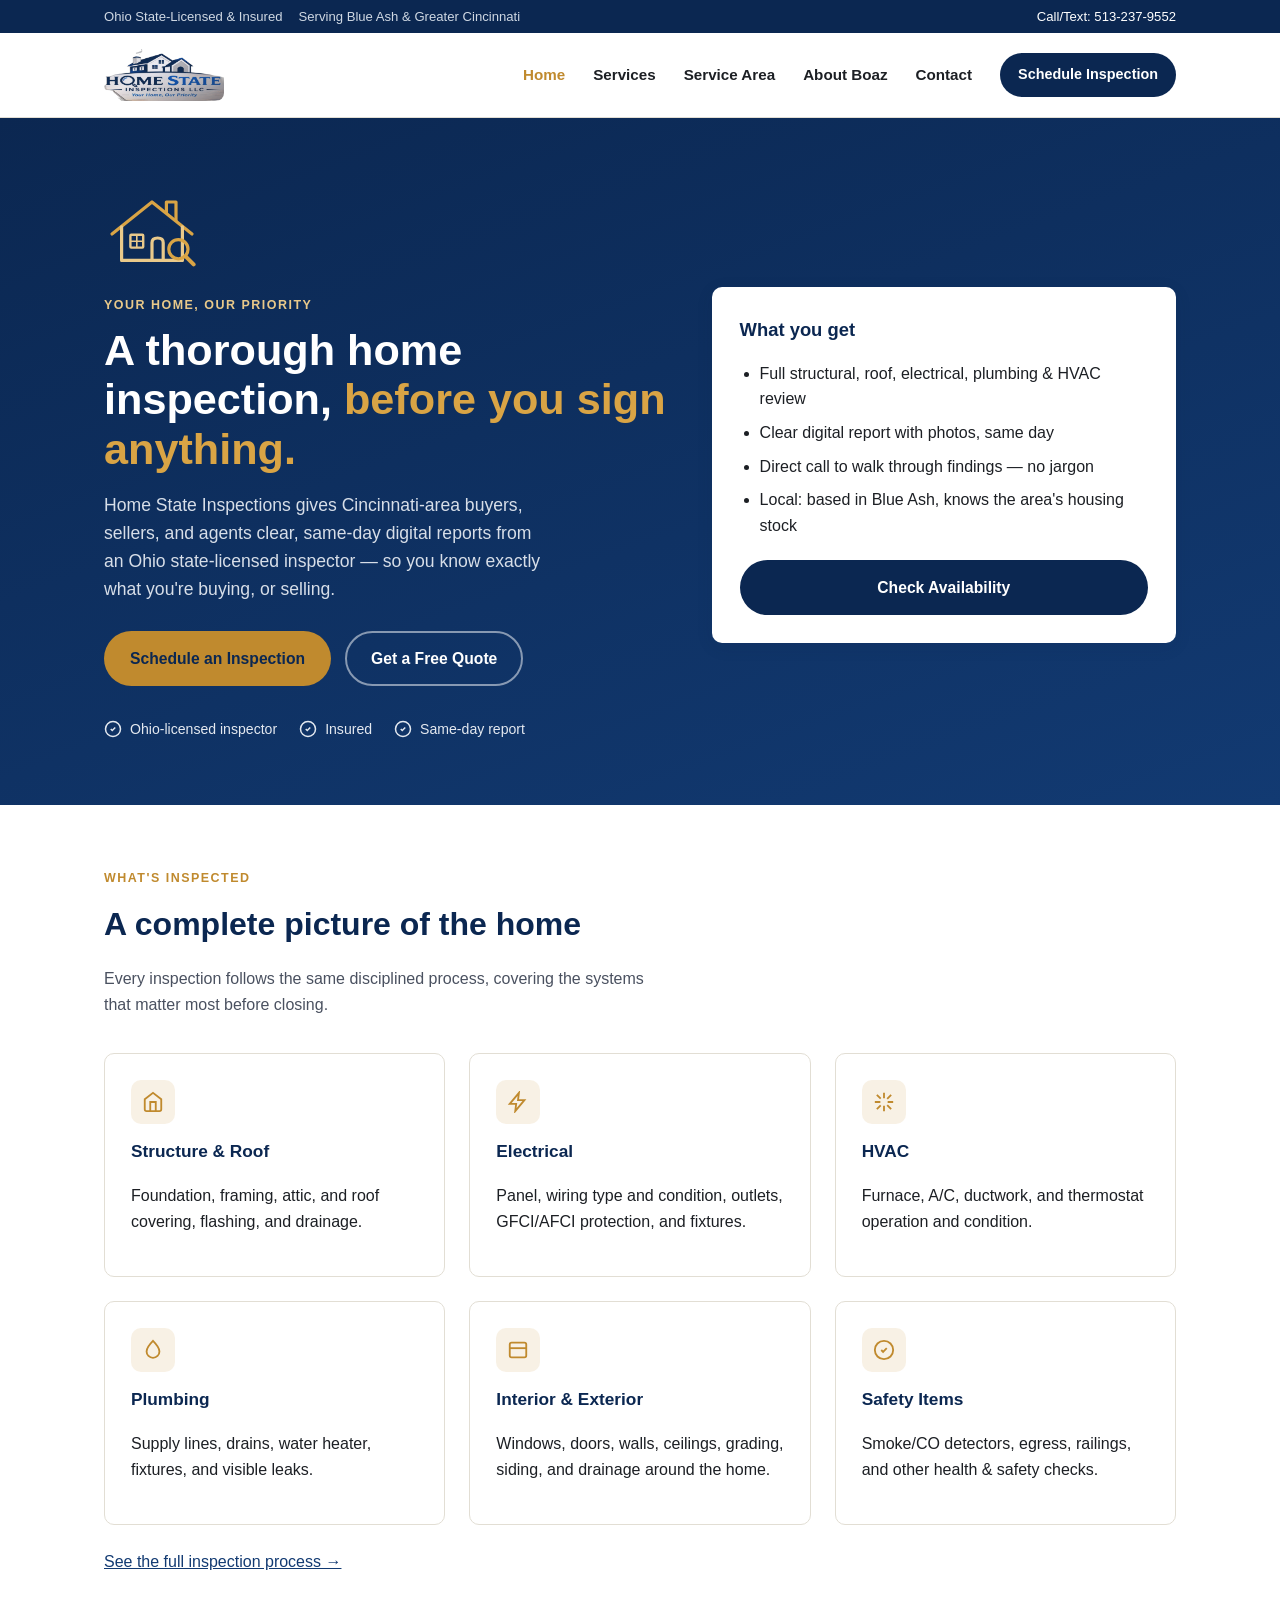
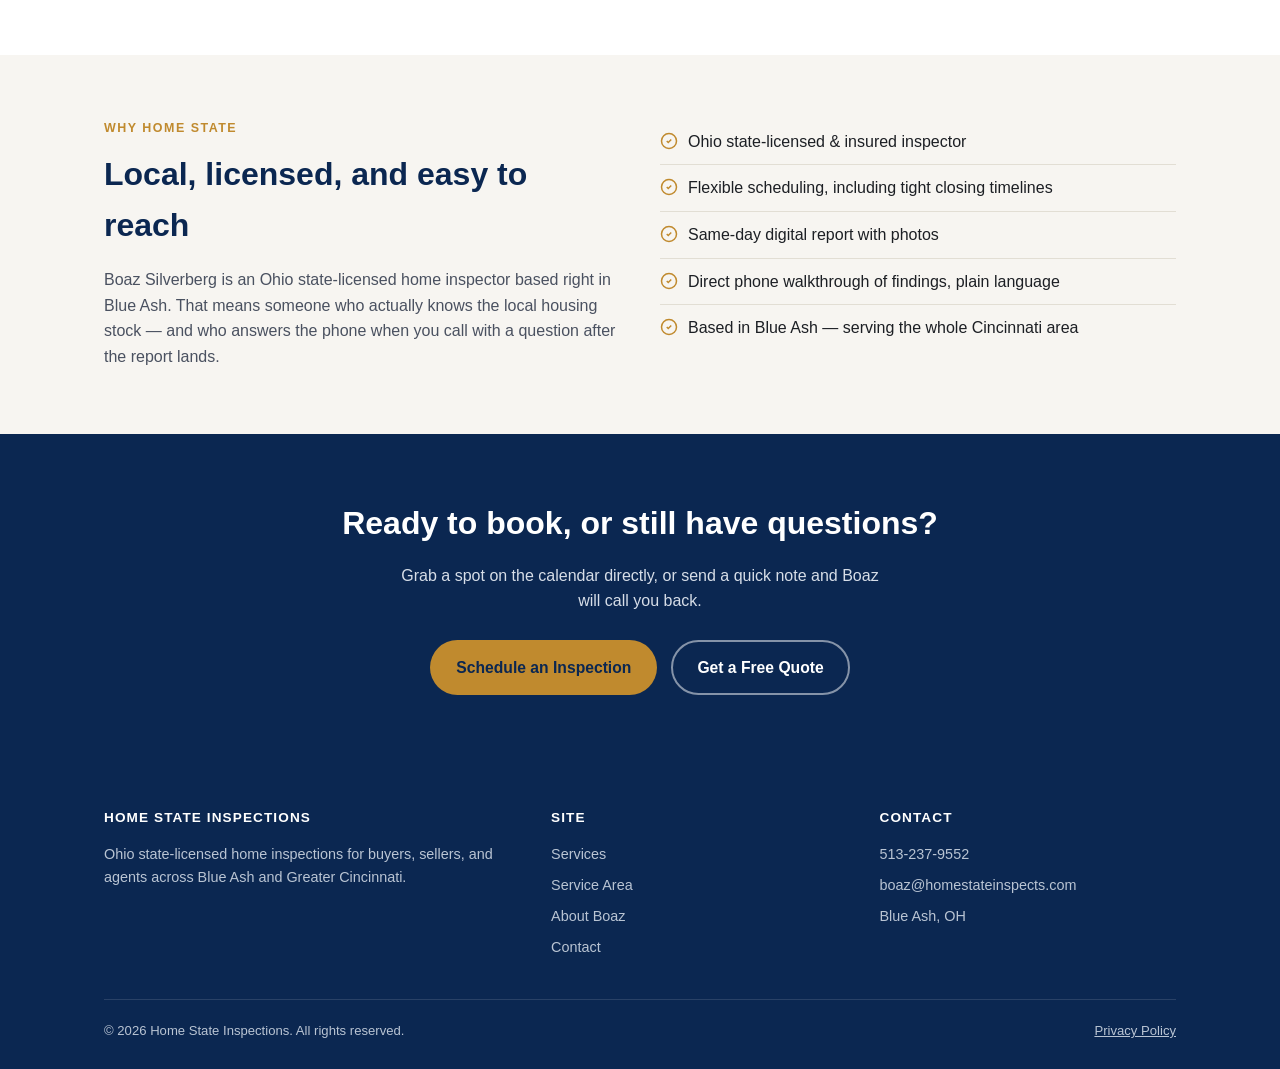
==== index.html @ 4efac41d "Initial site build: Home State Inspections Replaces the near-empty homestateinspects.com placeholder" ====
<!DOCTYPE html>
<html lang="en">
<head>
<meta charset="UTF-8">
<meta name="viewport" content="width=device-width, initial-scale=1.0">
<title>Home State Inspections | Licensed Home Inspector in Blue Ash & Cincinnati, OH</title>
<meta name="description" content="Home State Inspections provides thorough, Ohio state-licensed home inspections for buyers, sellers, and agents in Blue Ash and the Greater Cincinnati area. Same-week scheduling, same-day digital reports.">
<link rel="canonical" href="https://homestateinspects.com/">
<meta property="og:type" content="website">
<meta property="og:title" content="Home State Inspections | Licensed Home Inspector in Blue Ash & Cincinnati, OH">
<meta property="og:description" content="Ohio state-licensed home inspections for buyers, sellers, and agents in Blue Ash and the Greater Cincinnati area.">
<meta property="og:url" content="https://homestateinspects.com/">
<meta property="og:image" content="https://homestateinspects.com/og-image.jpg">
<link rel="stylesheet" href="style.css?v=1">
<script type="application/ld+json">
{
  "@context": "https://schema.org",
  "@type": "HomeAndConstructionBusiness",
  "name": "Home State Inspections",
  "url": "https://homestateinspects.com/",
  "telephone": "+15132379552",
  "email": "boaz@homestateinspects.com",
  "areaServed": {
    "@type": "City",
    "name": "Blue Ash"
  },
  "address": {
    "@type": "PostalAddress",
    "addressLocality": "Blue Ash",
    "addressRegion": "OH",
    "addressCountry": "US"
  },
  "priceRange": "$$"
}
</script>
</head>
<body>
<a class="skip-link" href="#main">Skip to content</a>

<div class="top-bar">
  <div class="container">
    <div class="trust-strip">
      <span>Ohio State-Licensed &amp; Insured</span>
      <span>Serving Blue Ash &amp; Greater Cincinnati</span>
    </div>
    <a href="tel:+15132379552">Call/Text: 513-237-9552</a>
  </div>
</div>

<header class="site-header">
  <div class="header-inner">
    <a href="index.html" class="logo">
      <img src="logo-transparent.png" alt="Home State Inspections LLC" width="822" height="357">
    </a>
    <button class="nav-toggle" aria-expanded="false" aria-controls="main-nav" aria-label="Toggle menu">
      <span></span>
    </button>
    <nav class="main-nav" id="main-nav">
      <a href="index.html" aria-current="page">Home</a>
      <a href="services.html">Services</a>
      <a href="service-area.html">Service Area</a>
      <a href="about.html">About Boaz</a>
      <a href="contact.html">Contact</a>
      <a href="https://goisn.net/isn-homestate/online-scheduler/9c5191d9-7c6e-11f1-bdcb-0a63506e1b9d" class="nav-cta">Schedule Inspection</a>
    </nav>
  </div>
</header>

<main id="main">

  <section class="hero">
    <div class="container">
      <div>
        <svg class="hero-icon" width="96" height="80" viewBox="0 0 120 100" fill="none" xmlns="http://www.w3.org/2000/svg" aria-hidden="true">
          <path d="M10 55L60 15L110 55" stroke="#d9a445" stroke-width="4" stroke-linecap="round" stroke-linejoin="round"/>
          <path d="M22 46V88H98V46" stroke="#e9c98a" stroke-width="4" stroke-linecap="round" stroke-linejoin="round"/>
          <path d="M78 28V15H90V38" stroke="#d9a445" stroke-width="4" stroke-linecap="round" stroke-linejoin="round"/>
          <rect x="33" y="56" width="16" height="16" rx="1" stroke="#e9c98a" stroke-width="3"/>
          <path d="M33 64H49M41 56V72" stroke="#e9c98a" stroke-width="2"/>
          <path d="M60 88V66C60 62 63 60 67 60C71 60 74 62 74 66V88" stroke="#e9c98a" stroke-width="4" stroke-linecap="round" stroke-linejoin="round"/>
          <circle cx="93" cy="74" r="12" stroke="#d9a445" stroke-width="4"/>
          <path d="M102 83L112 93" stroke="#d9a445" stroke-width="5" stroke-linecap="round"/>
        </svg>
        <p class="eyebrow" style="color:#e9c98a">Your Home, Our Priority</p>
        <h1>A thorough home inspection, <em>before you sign anything.</em></h1>
        <p class="lede">Home State Inspections gives Cincinnati-area buyers, sellers, and agents clear, same-day digital reports from an Ohio state-licensed inspector &mdash; so you know exactly what you're buying, or selling.</p>
        <div class="hero-actions">
          <a class="btn btn-primary" href="https://goisn.net/isn-homestate/online-scheduler/9c5191d9-7c6e-11f1-bdcb-0a63506e1b9d">Schedule an Inspection</a>
          <a class="btn btn-outline" href="contact.html#quote">Get a Free Quote</a>
        </div>
        <div class="badge-row">
          <span class="badge"><svg width="18" height="18" viewBox="0 0 24 24" fill="none" stroke="currentColor" stroke-width="2"><path d="M9 12l2 2 4-4"/><circle cx="12" cy="12" r="10"/></svg> Ohio-licensed inspector</span>
          <span class="badge"><svg width="18" height="18" viewBox="0 0 24 24" fill="none" stroke="currentColor" stroke-width="2"><path d="M9 12l2 2 4-4"/><circle cx="12" cy="12" r="10"/></svg> Insured</span>
          <span class="badge"><svg width="18" height="18" viewBox="0 0 24 24" fill="none" stroke="currentColor" stroke-width="2"><path d="M9 12l2 2 4-4"/><circle cx="12" cy="12" r="10"/></svg> Same-day report</span>
        </div>
      </div>
      <div class="hero-card">
        <h2>What you get</h2>
        <ul>
          <li>Full structural, roof, electrical, plumbing &amp; HVAC review</li>
          <li>Clear digital report with photos, same day</li>
          <li>Direct call to walk through findings &mdash; no jargon</li>
          <li>Local: based in Blue Ash, knows the area's housing stock</li>
        </ul>
        <a class="btn btn-navy" href="https://goisn.net/isn-homestate/online-scheduler/9c5191d9-7c6e-11f1-bdcb-0a63506e1b9d" style="width:100%; justify-content:center; margin-top:6px;">Check Availability</a>
      </div>
    </div>
  </section>

  <section>
    <div class="container">
      <p class="eyebrow">What's Inspected</p>
      <h2 class="section-title">A complete picture of the home</h2>
      <p class="section-intro">Every inspection follows the same disciplined process, covering the systems that matter most before closing.</p>
      <div class="grid grid-3">
        <div class="card">
          <div class="card-icon"><svg width="22" height="22" viewBox="0 0 24 24" fill="none" stroke="#c08a2e" stroke-width="2"><path d="M3 9l9-7 9 7v11a2 2 0 01-2 2H5a2 2 0 01-2-2z"/><path d="M9 22V12h6v10"/></svg></div>
          <h3>Structure &amp; Roof</h3>
          <p>Foundation, framing, attic, and roof covering, flashing, and drainage.</p>
        </div>
        <div class="card">
          <div class="card-icon"><svg width="22" height="22" viewBox="0 0 24 24" fill="none" stroke="#c08a2e" stroke-width="2"><path d="M13 2L3 14h7l-1 8 10-12h-7l1-8z"/></svg></div>
          <h3>Electrical</h3>
          <p>Panel, wiring type and condition, outlets, GFCI/AFCI protection, and fixtures.</p>
        </div>
        <div class="card">
          <div class="card-icon"><svg width="22" height="22" viewBox="0 0 24 24" fill="none" stroke="#c08a2e" stroke-width="2"><path d="M12 2v6M12 22v-6M4.2 4.2l4.2 4.2M15.5 15.5l4.3 4.3M2 12h6M16 12h6M4.2 19.8l4.2-4.2M15.5 8.5l4.3-4.3"/></svg></div>
          <h3>HVAC</h3>
          <p>Furnace, A/C, ductwork, and thermostat operation and condition.</p>
        </div>
        <div class="card">
          <div class="card-icon"><svg width="22" height="22" viewBox="0 0 24 24" fill="none" stroke="#c08a2e" stroke-width="2"><path d="M12 2C8 6 5 9.5 5 13.5A7 7 0 0019 13.5C19 9.5 16 6 12 2z"/></svg></div>
          <h3>Plumbing</h3>
          <p>Supply lines, drains, water heater, fixtures, and visible leaks.</p>
        </div>
        <div class="card">
          <div class="card-icon"><svg width="22" height="22" viewBox="0 0 24 24" fill="none" stroke="#c08a2e" stroke-width="2"><rect x="3" y="4" width="18" height="16" rx="2"/><path d="M3 10h18"/></svg></div>
          <h3>Interior &amp; Exterior</h3>
          <p>Windows, doors, walls, ceilings, grading, siding, and drainage around the home.</p>
        </div>
        <div class="card">
          <div class="card-icon"><svg width="22" height="22" viewBox="0 0 24 24" fill="none" stroke="#c08a2e" stroke-width="2"><path d="M9 12l2 2 4-4"/><circle cx="12" cy="12" r="10"/></svg></div>
          <h3>Safety Items</h3>
          <p>Smoke/CO detectors, egress, railings, and other health &amp; safety checks.</p>
        </div>
      </div>
      <p style="margin-top:24px;"><a href="services.html">See the full inspection process &rarr;</a></p>
    </div>
  </section>

  <section class="section-alt">
    <div class="container two-col">
      <div>
        <p class="eyebrow">Why Home State</p>
        <h2 class="section-title">Local, licensed, and easy to reach</h2>
        <p class="section-intro" style="margin-bottom:0;">Boaz Silverberg is an Ohio state-licensed home inspector based right in Blue Ash. That means someone who actually knows the local housing stock &mdash; and who answers the phone when you call with a question after the report lands.</p>
      </div>
      <ul class="checklist">
        <li><svg width="18" height="18" viewBox="0 0 24 24" fill="none" stroke="currentColor" stroke-width="2"><path d="M9 12l2 2 4-4"/><circle cx="12" cy="12" r="10"/></svg> Ohio state-licensed &amp; insured inspector</li>
        <li><svg width="18" height="18" viewBox="0 0 24 24" fill="none" stroke="currentColor" stroke-width="2"><path d="M9 12l2 2 4-4"/><circle cx="12" cy="12" r="10"/></svg> Flexible scheduling, including tight closing timelines</li>
        <li><svg width="18" height="18" viewBox="0 0 24 24" fill="none" stroke="currentColor" stroke-width="2"><path d="M9 12l2 2 4-4"/><circle cx="12" cy="12" r="10"/></svg> Same-day digital report with photos</li>
        <li><svg width="18" height="18" viewBox="0 0 24 24" fill="none" stroke="currentColor" stroke-width="2"><path d="M9 12l2 2 4-4"/><circle cx="12" cy="12" r="10"/></svg> Direct phone walkthrough of findings, plain language</li>
        <li><svg width="18" height="18" viewBox="0 0 24 24" fill="none" stroke="currentColor" stroke-width="2"><path d="M9 12l2 2 4-4"/><circle cx="12" cy="12" r="10"/></svg> Based in Blue Ash &mdash; serving the whole Cincinnati area</li>
      </ul>
    </div>
  </section>

  <section class="cta-band">
    <div class="container">
      <h2 class="section-title">Ready to book, or still have questions?</h2>
      <p>Grab a spot on the calendar directly, or send a quick note and Boaz will call you back.</p>
      <div class="hero-actions" style="justify-content:center;">
        <a class="btn btn-primary" href="https://goisn.net/isn-homestate/online-scheduler/9c5191d9-7c6e-11f1-bdcb-0a63506e1b9d">Schedule an Inspection</a>
        <a class="btn btn-outline" href="contact.html#quote">Get a Free Quote</a>
      </div>
    </div>
  </section>

</main>

<footer class="site-footer">
  <div class="container">
    <div class="footer-grid">
      <div>
        <h4>Home State Inspections</h4>
        <p>Ohio state-licensed home inspections for buyers, sellers, and agents across Blue Ash and Greater Cincinnati.</p>
      </div>
      <div>
        <h4>Site</h4>
        <ul>
          <li><a href="services.html">Services</a></li>
          <li><a href="service-area.html">Service Area</a></li>
          <li><a href="about.html">About Boaz</a></li>
          <li><a href="contact.html">Contact</a></li>
        </ul>
      </div>
      <div>
        <h4>Contact</h4>
        <ul>
          <li><a href="tel:+15132379552">513-237-9552</a></li>
          <li><a href="mailto:boaz@homestateinspects.com">boaz@homestateinspects.com</a></li>
          <li>Blue Ash, OH</li>
        </ul>
      </div>
    </div>
    <div class="footer-bottom">
      <span>&copy; <span id="year"></span> Home State Inspections. All rights reserved.</span>
      <a href="privacy-policy.html">Privacy Policy</a>
    </div>
  </div>
</footer>

<script src="script.js?v=1"></script>
</body>
</html>
---- style.css ----
/* Home State Inspections — shared stylesheet */

:root {
  --navy: #0b2751; /* matches the real logo's navy, sampled from logo.png */
  --navy-light: #123a72;
  --gold: #c08a2e; /* deliberately not the logo's blue — gold reads as a distinct UI accent (buttons, hovers) against the navy, where blue-on-navy had too little contrast */
  --gold-light: #d9a445;
  --paper: #f7f5f1;
  --white: #ffffff;
  --ink: #1c1f24;
  --ink-soft: #4a5160;
  --border: #e2ded4;
  --success-bg: #eef6ee;
  --radius: 10px;
  --shadow: 0 4px 18px rgba(20, 39, 63, 0.08);
  --max-width: 1120px;
}

* { box-sizing: border-box; }

html { scroll-behavior: smooth; }

body {
  margin: 0;
  font-family: -apple-system, BlinkMacSystemFont, "Segoe UI", Roboto, Helvetica, Arial, sans-serif;
  color: var(--ink);
  background: var(--white);
  line-height: 1.6;
}

img { max-width: 100%; display: block; }

a { color: var(--navy-light); }

.container {
  max-width: var(--max-width);
  margin: 0 auto;
  padding: 0 24px;
}

/* Skip link */
.skip-link {
  position: absolute;
  left: -9999px;
  top: 0;
  background: var(--gold);
  color: var(--navy);
  padding: 10px 16px;
  z-index: 1000;
  font-weight: 600;
  border-radius: 0 0 6px 0;
}
.skip-link:focus { left: 0; }

/* Header */
.site-header {
  position: sticky;
  top: 0;
  z-index: 500;
  background: var(--white);
  border-bottom: 1px solid var(--border);
}

.header-inner {
  display: flex;
  align-items: center;
  justify-content: space-between;
  padding: 16px 24px;
  max-width: var(--max-width);
  margin: 0 auto;
}

.logo {
  display: flex;
  align-items: center;
  text-decoration: none;
  line-height: 1.1;
}

.logo img {
  height: 52px;
  width: auto;
  border-radius: 8px;
}

/* Hero icon — decorative house/inspection line art, used instead of the real logo here since the logo's dark navy doesn't read against the hero's dark navy background */
.hero-icon { margin-bottom: 18px; }

.main-nav {
  display: flex;
  align-items: center;
  gap: 28px;
}

.main-nav a {
  text-decoration: none;
  color: var(--ink);
  font-weight: 600;
  font-size: 0.95rem;
  white-space: nowrap;
}

.main-nav a:hover,
.main-nav a[aria-current="page"] { color: var(--gold); }

.nav-cta {
  background: var(--navy);
  color: var(--white) !important;
  padding: 10px 18px;
  border-radius: 999px;
  font-size: 0.9rem !important;
}
.nav-cta:hover { background: var(--gold); color: var(--navy) !important; }

.nav-toggle {
  display: none;
  background: none;
  border: 1px solid var(--border);
  border-radius: 8px;
  padding: 8px 10px;
  cursor: pointer;
}
.nav-toggle span,
.nav-toggle span::before,
.nav-toggle span::after {
  display: block;
  width: 20px;
  height: 2px;
  background: var(--navy);
  position: relative;
  transition: 0.2s;
}
.nav-toggle span::before { content: ""; position: absolute; top: -6px; }
.nav-toggle span::after { content: ""; position: absolute; top: 6px; }

@media (max-width: 860px) {
  .main-nav {
    position: absolute;
    top: 100%;
    left: 0;
    right: 0;
    background: var(--white);
    border-bottom: 1px solid var(--border);
    flex-direction: column;
    align-items: stretch;
    gap: 0;
    display: none;
    box-shadow: var(--shadow);
  }
  .main-nav.open { display: flex; }
  .main-nav a { padding: 14px 24px; border-top: 1px solid var(--border); }
  .nav-cta { border-radius: 0; text-align: center; }
  .nav-toggle { display: block; }
}

/* Top bar */
.top-bar {
  background: var(--navy);
  color: #cfd8e3;
  font-size: 0.82rem;
}
.top-bar .container {
  display: flex;
  justify-content: space-between;
  align-items: center;
  padding: 6px 24px;
  gap: 12px;
  flex-wrap: wrap;
}
.top-bar a { color: #fff; text-decoration: none; }
.top-bar a:hover { color: var(--gold-light); }
.trust-strip {
  display: flex;
  gap: 16px;
  flex-wrap: wrap;
}

/* Hero */
.hero {
  background: linear-gradient(160deg, var(--navy) 0%, var(--navy-light) 100%);
  color: var(--white);
  padding: 72px 0 64px;
}
.hero .container {
  display: grid;
  grid-template-columns: 1.1fr 0.9fr;
  gap: 40px;
  align-items: center;
}
.hero h1 {
  font-size: clamp(1.9rem, 4vw, 2.7rem);
  line-height: 1.15;
  margin: 0 0 16px;
}
.hero h1 em {
  font-style: normal;
  color: var(--gold-light);
}
.hero p.lede {
  font-size: 1.1rem;
  color: #d7dee8;
  max-width: 46ch;
  margin: 0 0 28px;
}
.hero-actions { display: flex; gap: 14px; flex-wrap: wrap; }

.badge-row {
  display: flex;
  gap: 22px;
  margin-top: 32px;
  flex-wrap: wrap;
}
.badge-row .badge {
  display: flex;
  align-items: center;
  gap: 8px;
  font-size: 0.88rem;
  color: #e4e9f0;
}
.badge svg { flex-shrink: 0; }

.hero-card {
  background: var(--white);
  color: var(--ink);
  border-radius: var(--radius);
  padding: 28px;
  box-shadow: var(--shadow);
}
.hero-card h2 { margin-top: 0; font-size: 1.15rem; color: var(--navy); }
.hero-card ul { padding-left: 20px; margin: 16px 0; }
.hero-card li { margin-bottom: 8px; }

@media (max-width: 900px) {
  .hero .container { grid-template-columns: 1fr; }
}

/* Buttons */
.btn {
  display: inline-flex;
  align-items: center;
  gap: 8px;
  padding: 13px 24px;
  border-radius: 999px;
  font-weight: 700;
  text-decoration: none;
  font-size: 0.98rem;
  border: 2px solid transparent;
  cursor: pointer;
}
.btn-primary { background: var(--gold); color: var(--navy); }
.btn-primary:hover { background: var(--gold-light); }
.btn-outline { border-color: rgba(255,255,255,0.5); color: var(--white); }
.btn-outline:hover { border-color: var(--white); background: rgba(255,255,255,0.08); }
.btn-navy { background: var(--navy); color: var(--white); }
.btn-navy:hover { background: var(--navy-light); }

/* Sections */
section { padding: 64px 0; }
.section-alt { background: var(--paper); }
.eyebrow {
  text-transform: uppercase;
  letter-spacing: 0.12em;
  font-size: 0.78rem;
  font-weight: 700;
  color: var(--gold);
  margin: 0 0 10px;
}
h2.section-title {
  font-size: clamp(1.5rem, 3vw, 2rem);
  color: var(--navy);
  margin: 0 0 14px;
}
.section-intro { max-width: 62ch; color: var(--ink-soft); margin-bottom: 36px; }

/* Cards grid */
.grid {
  display: grid;
  gap: 24px;
}
.grid-3 { grid-template-columns: repeat(3, 1fr); }
.grid-2 { grid-template-columns: repeat(2, 1fr); }
@media (max-width: 860px) {
  .grid-3, .grid-2 { grid-template-columns: 1fr; }
}

.card {
  background: var(--white);
  border: 1px solid var(--border);
  border-radius: var(--radius);
  padding: 26px;
}
.card h3 {
  margin-top: 0;
  color: var(--navy);
  font-size: 1.08rem;
}
.card-icon {
  width: 44px;
  height: 44px;
  border-radius: 10px;
  background: rgba(192, 138, 46, 0.12);
  display: flex;
  align-items: center;
  justify-content: center;
  margin-bottom: 14px;
}

/* Checklist */
.checklist { list-style: none; padding: 0; margin: 0; }
.checklist li {
  display: flex;
  gap: 10px;
  padding: 10px 0;
  border-bottom: 1px solid var(--border);
}
.checklist li:last-child { border-bottom: none; }
.checklist svg { flex-shrink: 0; margin-top: 3px; color: var(--gold); }

/* CTA band */
.cta-band {
  background: var(--navy);
  color: var(--white);
  text-align: center;
}
.cta-band h2 { color: var(--white); }
.cta-band p { color: #d7dee8; max-width: 56ch; margin: 0 auto 26px; }

/* About / bio */
.bio-layout {
  display: grid;
  grid-template-columns: 260px 1fr;
  gap: 40px;
  align-items: start;
}
@media (max-width: 780px) {
  .bio-layout { grid-template-columns: 1fr; }
}
.bio-portrait {
  aspect-ratio: 1 / 1;
  width: 100%;
  object-fit: cover;
  border-radius: var(--radius);
  box-shadow: var(--shadow);
}

/* Placeholder notice (dev-only visual flag, remove before go-live) */
.todo-flag {
  background: #fff4e0;
  border: 1px dashed #c08a2e;
  border-radius: 8px;
  padding: 14px 18px;
  font-size: 0.88rem;
  color: #6b4d15;
  margin: 18px 0;
}
.todo-flag strong { display: block; margin-bottom: 4px; }

/* Service area list */
.area-list {
  display: grid;
  grid-template-columns: repeat(3, 1fr);
  gap: 10px 24px;
  list-style: none;
  padding: 0;
  margin: 0;
}
.area-list li {
  padding: 8px 0;
  border-bottom: 1px solid var(--border);
  font-size: 0.96rem;
}
@media (max-width: 700px) {
  .area-list { grid-template-columns: repeat(2, 1fr); }
}

/* Contact */
.contact-grid {
  display: grid;
  grid-template-columns: 1fr 1fr;
  gap: 32px;
}
@media (max-width: 780px) {
  .contact-grid { grid-template-columns: 1fr; }
}
.contact-method {
  display: flex;
  gap: 14px;
  align-items: flex-start;
  padding: 18px 0;
  border-bottom: 1px solid var(--border);
}
.contact-method:last-child { border-bottom: none; }
.contact-method .icon {
  width: 40px; height: 40px;
  border-radius: 10px;
  background: rgba(20, 39, 63, 0.06);
  display: flex; align-items: center; justify-content: center;
  flex-shrink: 0;
}
.contact-method h3 { margin: 0 0 4px; font-size: 1rem; color: var(--navy); }
.contact-method a { text-decoration: none; font-weight: 600; }

/* Footer */
.site-footer {
  background: var(--navy);
  color: #b9c4d3;
  padding: 48px 0 28px;
  font-size: 0.9rem;
}
.footer-grid {
  display: grid;
  grid-template-columns: 1.4fr 1fr 1fr;
  gap: 32px;
  margin-bottom: 32px;
}
@media (max-width: 780px) {
  .footer-grid { grid-template-columns: 1fr; }
}
.footer-grid h4 {
  color: var(--white);
  font-size: 0.85rem;
  text-transform: uppercase;
  letter-spacing: 0.08em;
  margin: 0 0 14px;
}
.footer-grid ul { list-style: none; padding: 0; margin: 0; }
.footer-grid li { margin-bottom: 8px; }
.footer-grid a { color: #b9c4d3; text-decoration: none; }
.footer-grid a:hover { color: var(--gold-light); }
.footer-bottom {
  border-top: 1px solid rgba(255,255,255,0.12);
  padding-top: 20px;
  display: flex;
  justify-content: space-between;
  flex-wrap: wrap;
  gap: 10px;
  font-size: 0.82rem;
}
.footer-bottom a { color: #b9c4d3; }

/* Sr-only */
.sr-only {
  position: absolute;
  width: 1px; height: 1px;
  padding: 0; margin: -1px;
  overflow: hidden;
  clip: rect(0,0,0,0);
  white-space: nowrap;
  border: 0;
}

/* Page hero (interior pages) */
.page-hero {
  background: var(--paper);
  border-bottom: 1px solid var(--border);
  padding: 44px 0;
}
.page-hero h1 { color: var(--navy); margin: 0 0 10px; font-size: clamp(1.6rem, 3.4vw, 2.2rem); }
.breadcrumb { font-size: 0.85rem; color: var(--ink-soft); }
.breadcrumb a { color: var(--ink-soft); }

.two-col {
  display: grid;
  grid-template-columns: 1fr 1fr;
  gap: 40px;
  align-items: start;
}
@media (max-width: 860px) {
  .two-col { grid-template-columns: 1fr; }
}
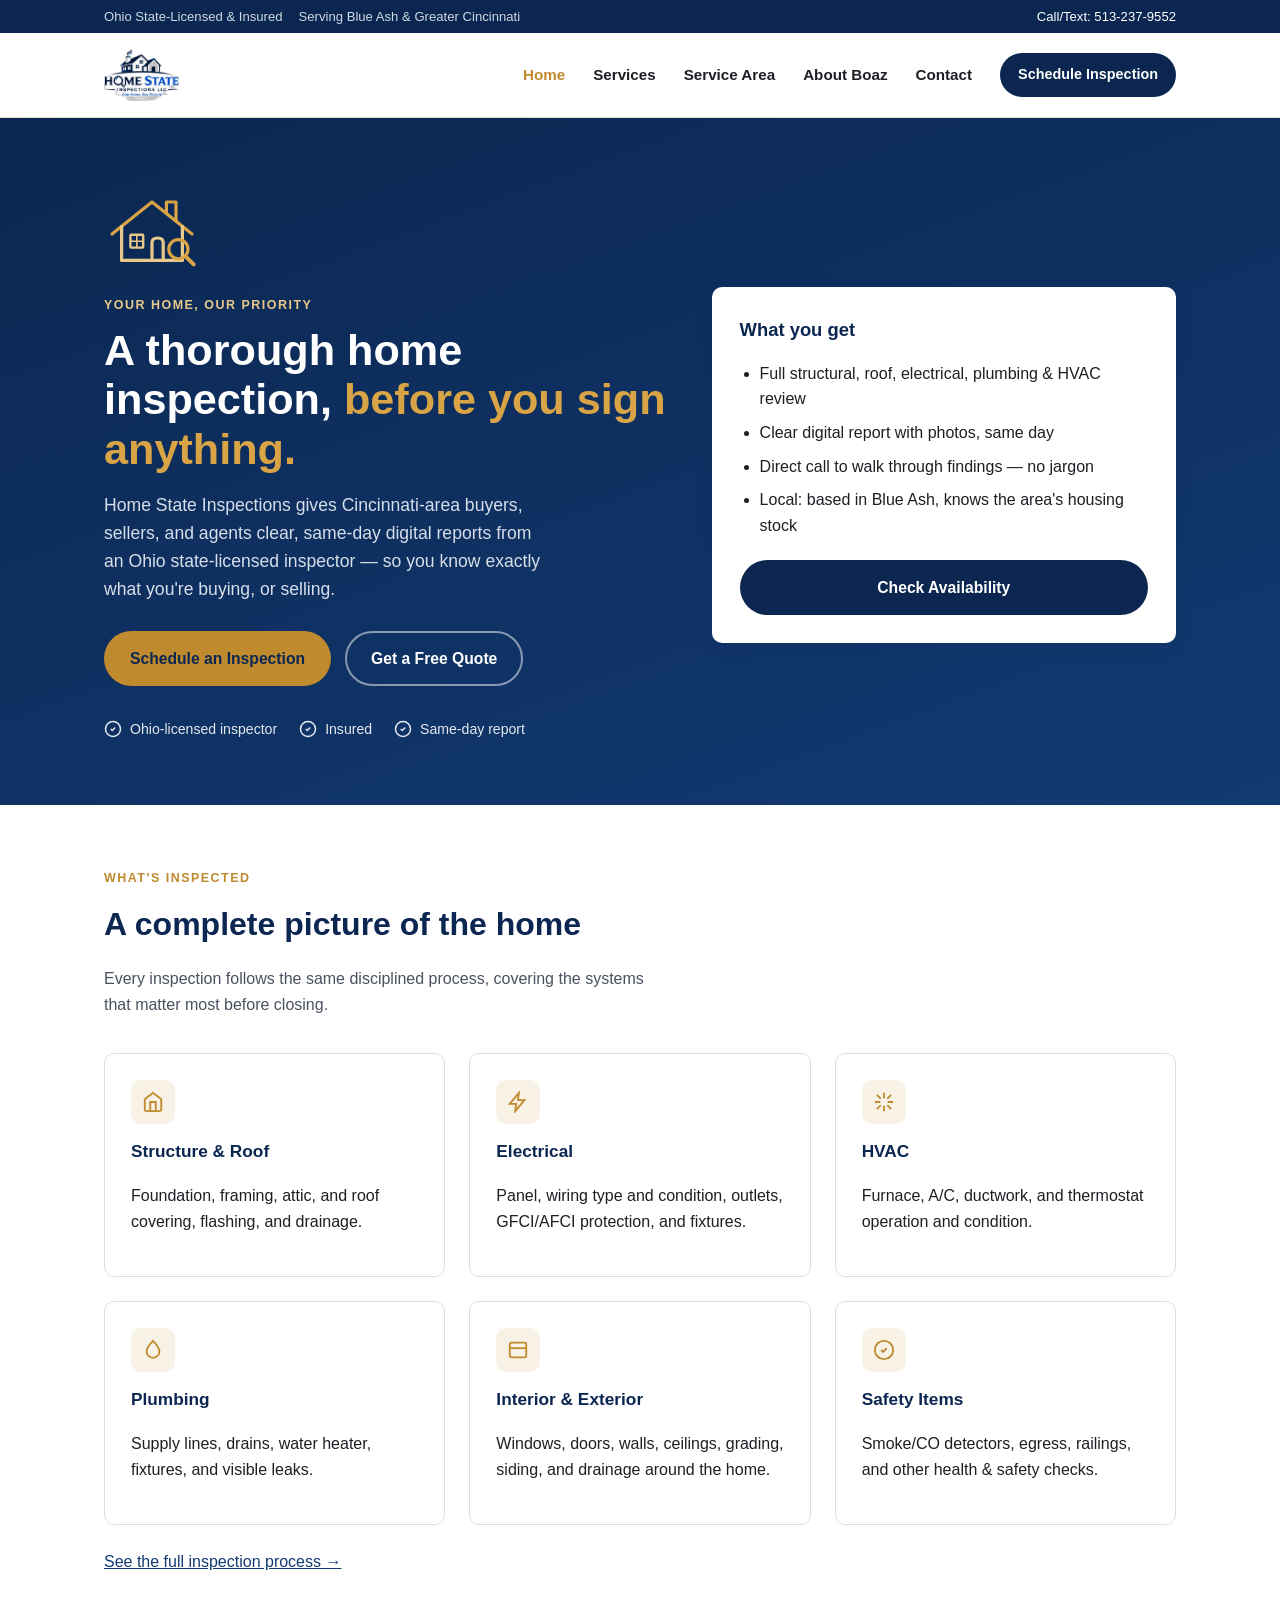
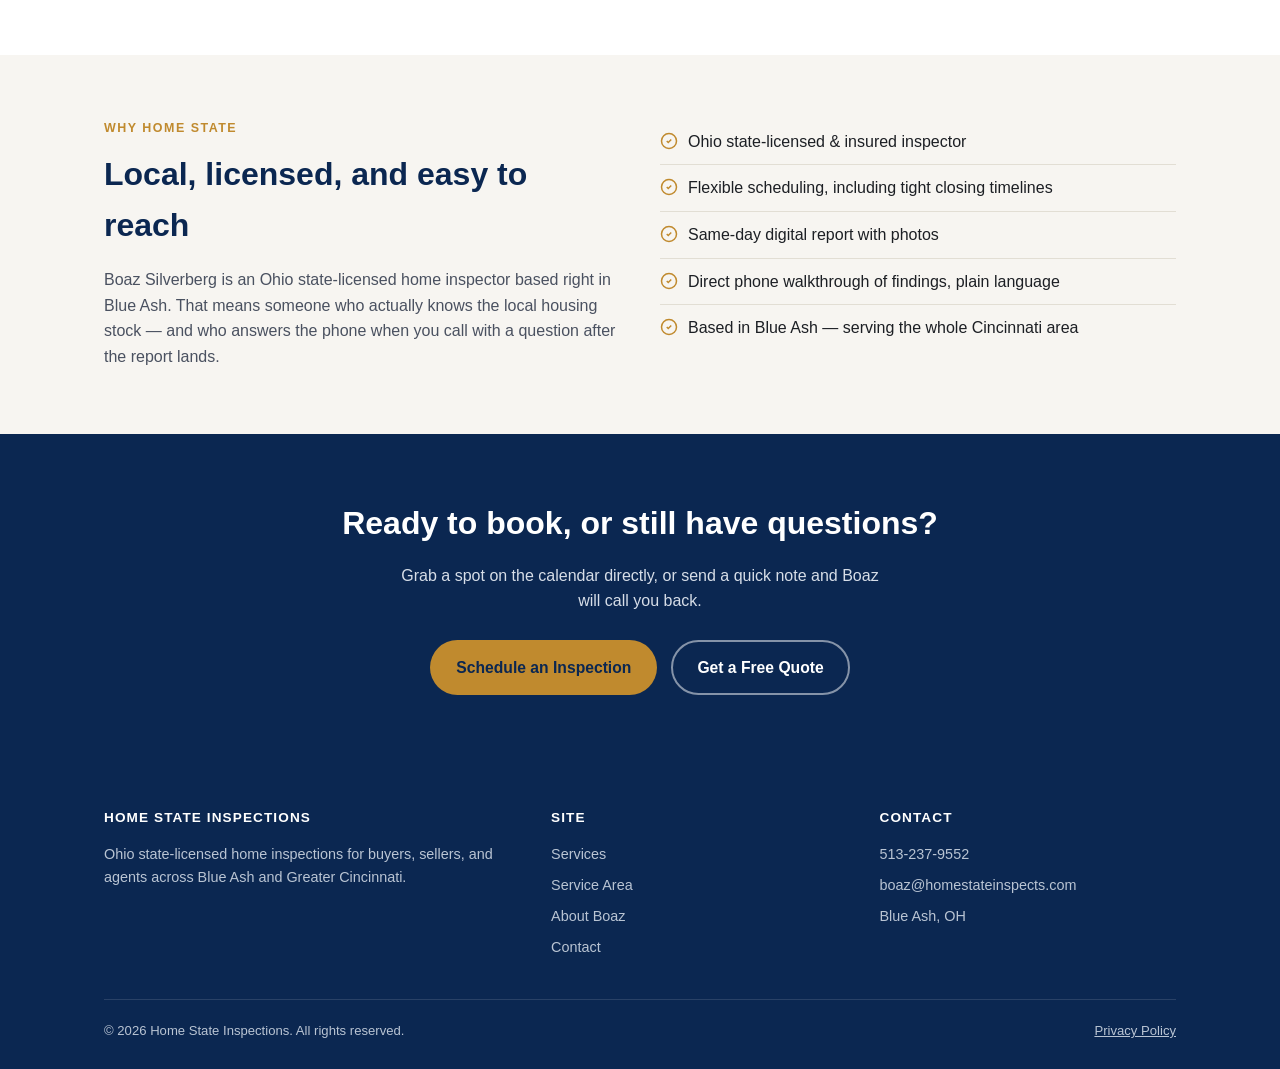
==== commit 9c366c09: "Replace logo and headshot with real assets from Boaz Boaz's original logo file was a screenshot; thi" ====
--- a/index.html
+++ b/index.html
@@ -50,7 +50,7 @@
 <header class="site-header">
   <div class="header-inner">
     <a href="index.html" class="logo">
-      <img src="logo-transparent.png" alt="Home State Inspections LLC" width="822" height="357">
+      <img src="logo-transparent.png" alt="Home State Inspections LLC" width="1299" height="900">
     </a>
     <button class="nav-toggle" aria-expanded="false" aria-controls="main-nav" aria-label="Toggle menu">
       <span></span>
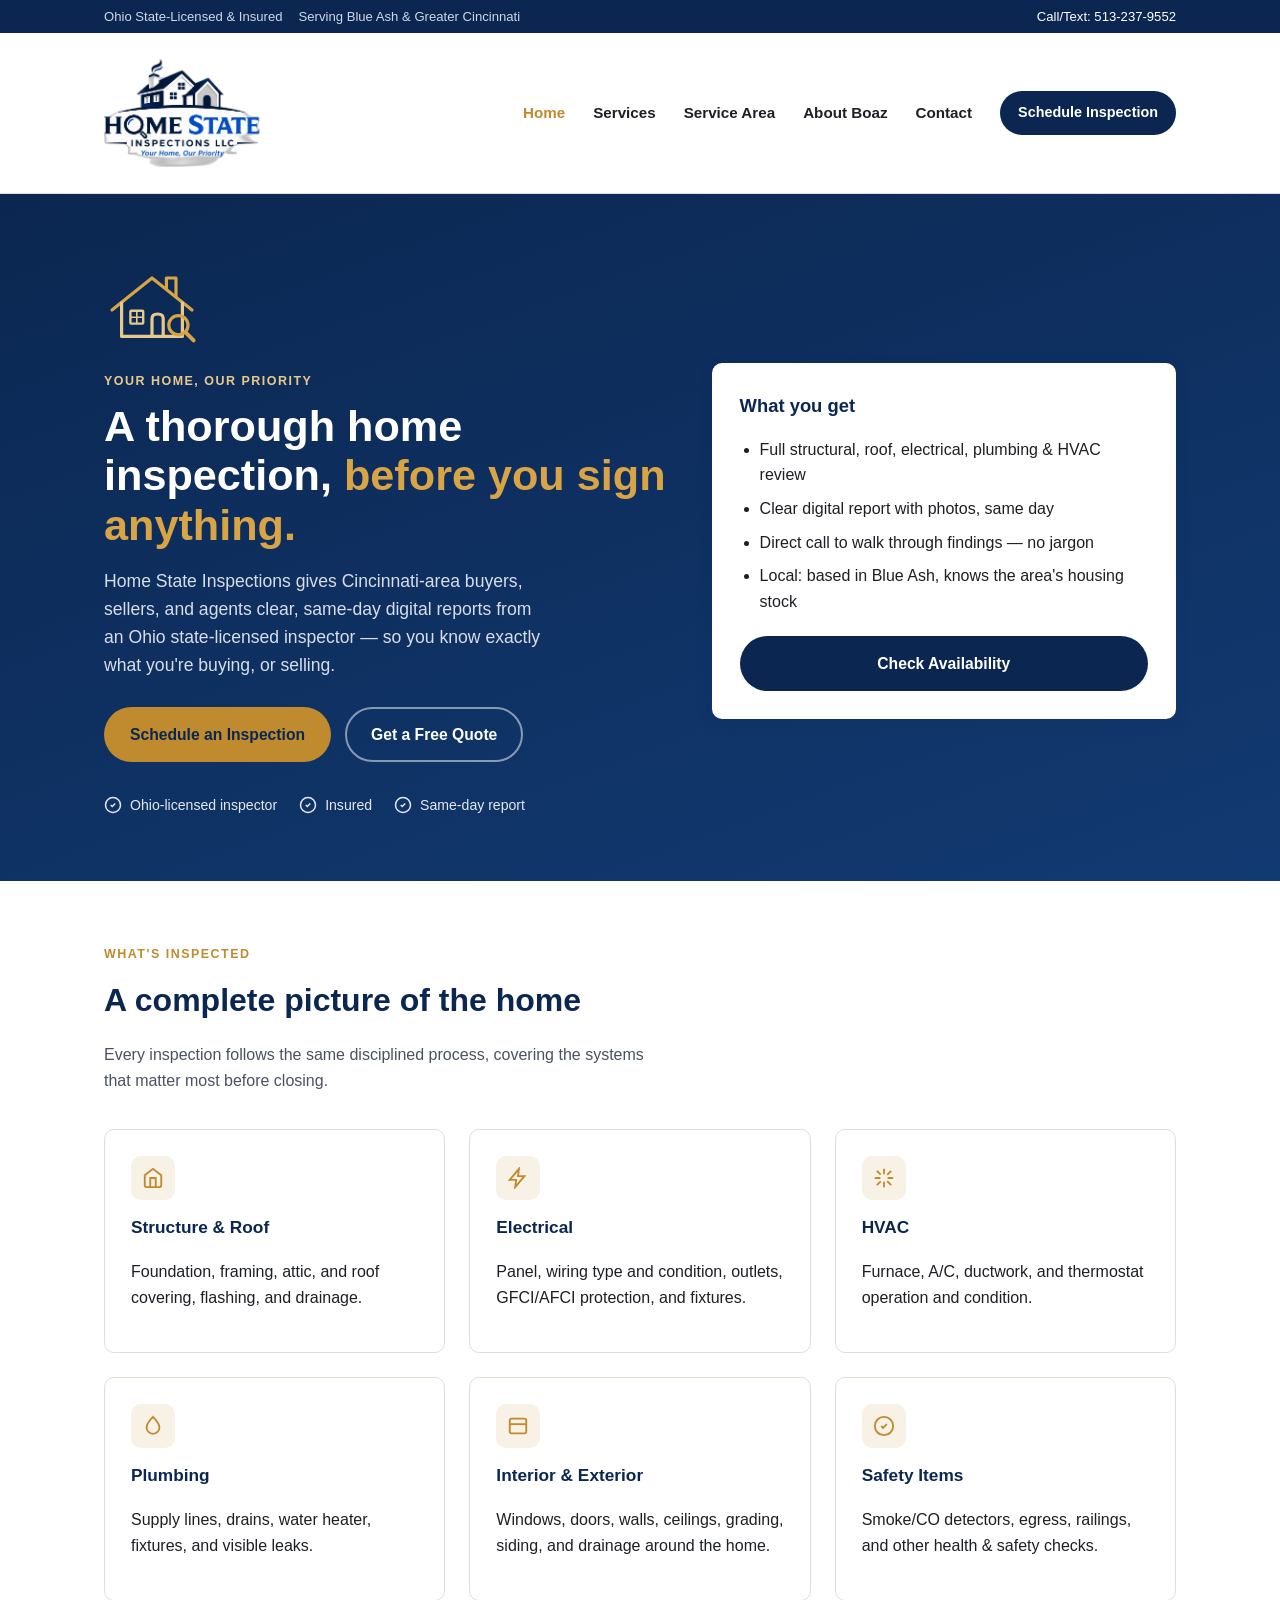
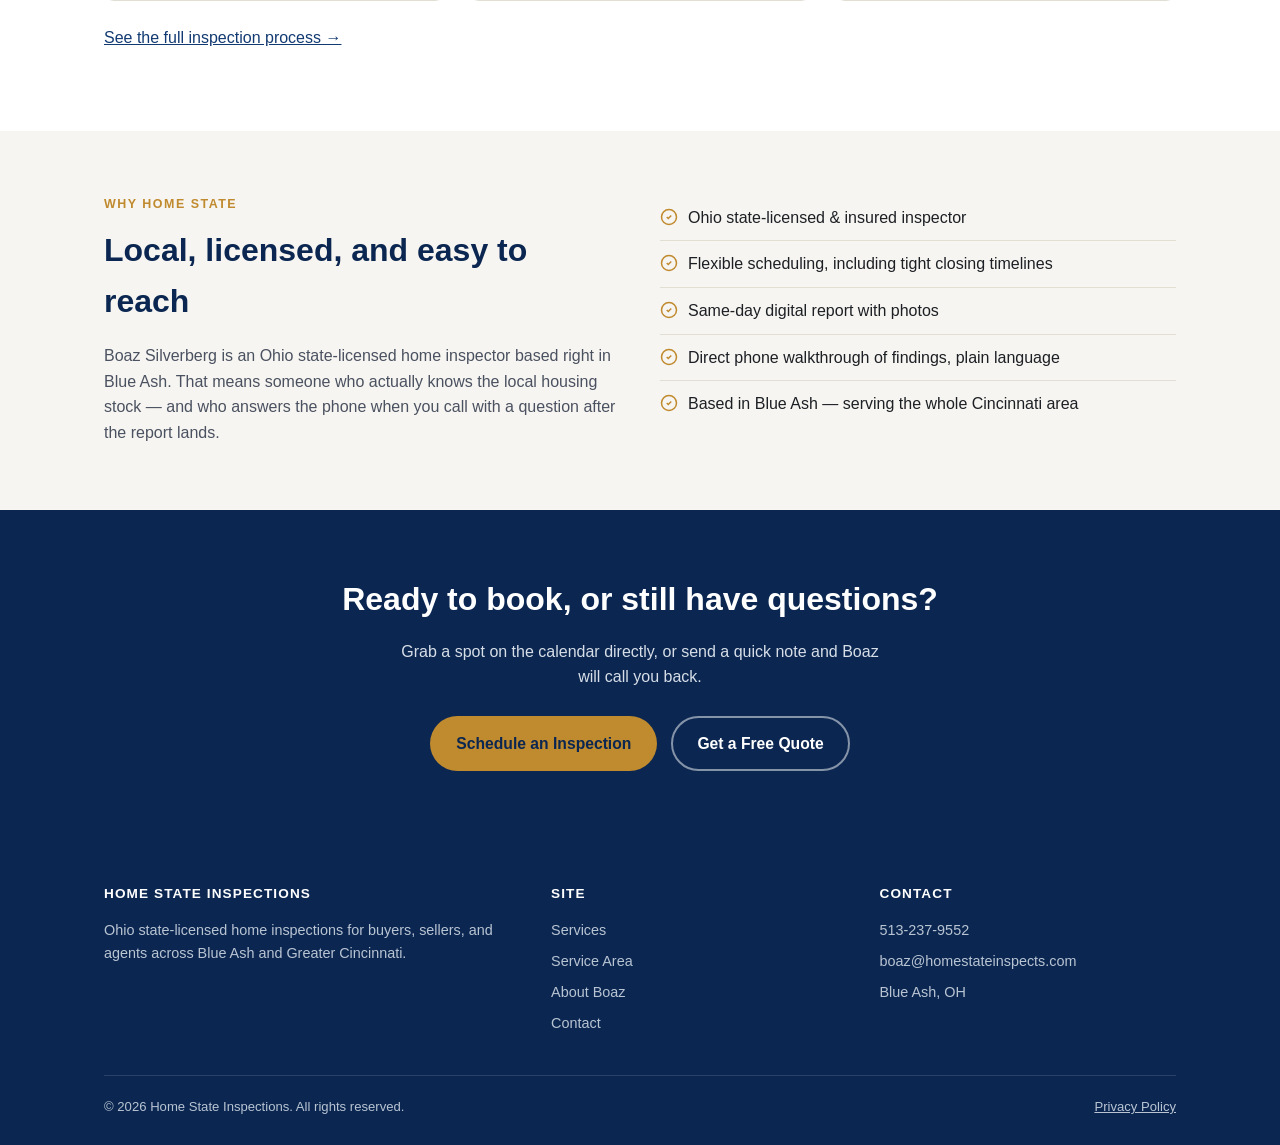
==== commit a7193a54: "Bigger logo on the homepage header, shrinks on scroll The homepage header now shows a large landing-" ====
--- a/index.html
+++ b/index.html
@@ -11,7 +11,7 @@
 <meta property="og:description" content="Ohio state-licensed home inspections for buyers, sellers, and agents in Blue Ash and the Greater Cincinnati area.">
 <meta property="og:url" content="https://homestateinspects.com/">
 <meta property="og:image" content="https://homestateinspects.com/og-image.jpg">
-<link rel="stylesheet" href="style.css?v=1">
+<link rel="stylesheet" href="style.css?v=2">
 <script type="application/ld+json">
 {
   "@context": "https://schema.org",
@@ -47,7 +47,7 @@
   </div>
 </div>
 
-<header class="site-header">
+<header class="site-header header-hero">
   <div class="header-inner">
     <a href="index.html" class="logo">
       <img src="logo-transparent.png" alt="Home State Inspections LLC" width="1299" height="900">
@@ -210,6 +210,6 @@
   </div>
 </footer>
 
-<script src="script.js?v=1"></script>
+<script src="script.js?v=2"></script>
 </body>
 </html>
--- a/style.css
+++ b/style.css
@@ -68,6 +68,7 @@
   padding: 16px 24px;
   max-width: var(--max-width);
   margin: 0 auto;
+  transition: padding 0.25s ease;
 }
 
 .logo {
@@ -81,7 +82,16 @@
   height: 52px;
   width: auto;
   border-radius: 8px;
-}
+  transition: height 0.25s ease;
+}
+
+/* Homepage-only: a big landing-page logo moment, shrinking to the normal compact
+   header once the visitor scrolls (JS toggles .scrolled in script.js). Other pages
+   never get .header-hero, so they always use the standard 52px logo above. */
+.site-header.header-hero .header-inner { padding: 26px 24px; }
+.site-header.header-hero .logo img { height: 108px; }
+.site-header.header-hero.scrolled .header-inner { padding: 16px 24px; }
+.site-header.header-hero.scrolled .logo img { height: 52px; }
 
 /* Hero icon — decorative house/inspection line art, used instead of the real logo here since the logo's dark navy doesn't read against the hero's dark navy background */
 .hero-icon { margin-bottom: 18px; }
